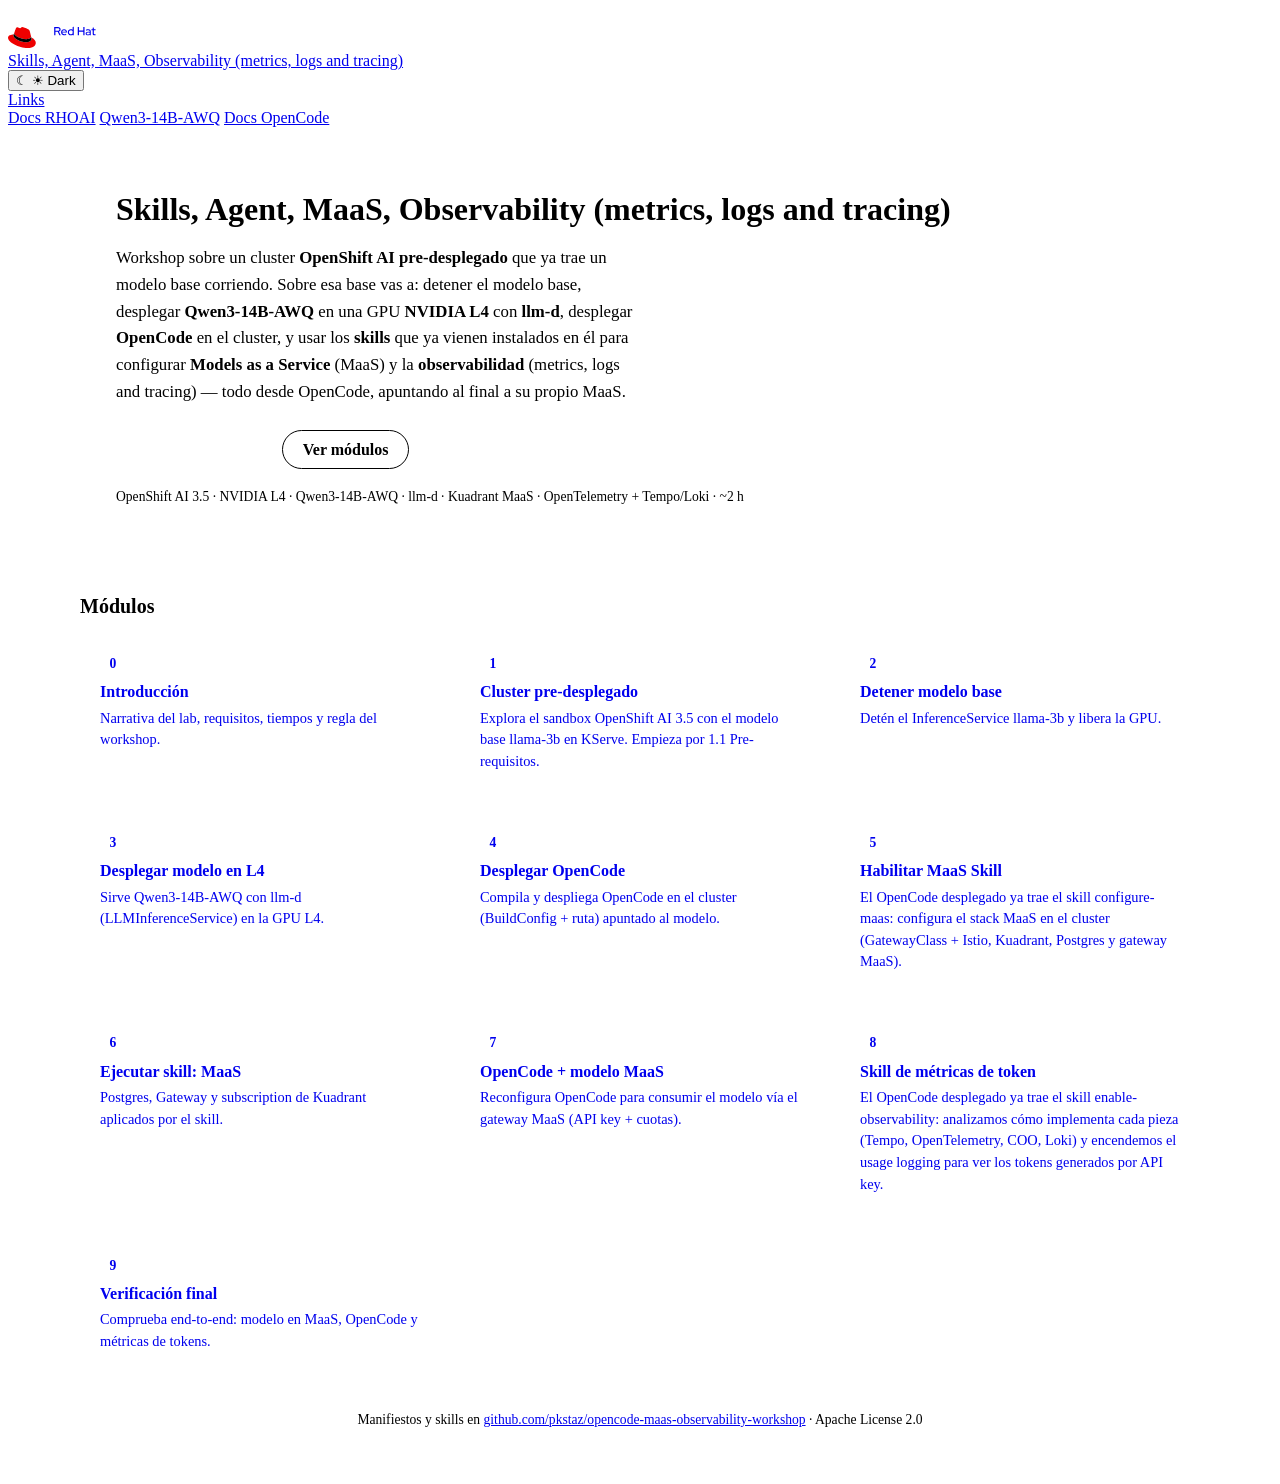
==== content/supplemental-ui/index.htm @ e131fb2c "Modulo 8: renombrar a Skill de metricas de token (archivo, nav, xref e index) y enfocarlo en analiza" ====
<!DOCTYPE html>
<html lang="es">
<head>
  <meta charset="utf-8">
  <meta name="viewport" content="width=device-width,initial-scale=1">
  <title>Skills, Agent, MaaS, Observability (metrics, logs and tracing)</title>
  <meta name="description" content="Workshop sobre un cluster OpenShift AI pre-desplegado: despliega Qwen3-14B-AWQ en una GPU L4 con llm-d, despliega OpenCode en el cluster y usa sus skills para configurar Models as a Service (MaaS) y habilitar la observabilidad (metrics, logs and tracing).">
  <link rel="canonical" href="https://pkstaz.github.io/opencode-maas-observability-workshop/">
  <script>
    (function () {
      try {
        var t = localStorage.getItem('lab-theme');
        if (t !== 'light') document.documentElement.classList.add('pf-v5-theme-dark');
      } catch (e) {
        document.documentElement.classList.add('pf-v5-theme-dark');
      }
    })();
  </script>
  <link rel="stylesheet" href="_/css/site.css">
  <link rel="stylesheet" href="_/css/openshift-theme.css?v=4">
  <script src="_/js/theme-toggle.js" defer></script>
  <style>
    :root {
      --ocp-gap: 1.25rem;
      --ocp-radius-md: 12px;
      --ocp-radius-lg: 16px;
      --ocp-radius-xl: 20px;
    }

    html:not(.pf-v5-theme-dark) {
      color-scheme: light;
      --ocp-bg: #f0f0f0;
      --ocp-bg-elevated: #ffffff;
      --ocp-bg-surface: #f5f5f5;
      --ocp-bg-hover: #ececec;
      --ocp-border: #d2d2d2;
      --ocp-border-subtle: rgba(0, 0, 0, 0.12);
      --ocp-text: #151515;
      --ocp-text-muted: #4d5258;
      --ocp-heading: #151515;
      --ocp-link: #0066cc;
      --ocp-link-hover: #004080;
      --ocp-accent: #ee0000;
    }

    .landing {
      max-width: 1120px;
      margin: 0 auto;
      padding: 1.5rem 1.25rem 3rem;
    }

    .navbar-brand svg {
      width: 220px;
      max-width: 40vw;
      height: auto;
      display: block;
    }

    .hero {
      background: var(--ocp-bg-elevated);
      border: 1px solid var(--ocp-border-subtle);
      border-radius: var(--ocp-radius-xl);
      padding: 2.5rem 2.25rem;
      box-shadow: 0 1px 0 rgba(255, 255, 255, 0.03) inset;
    }

    .hero h1 {
      color: var(--ocp-heading);
      font-size: 2rem;
      margin: 0 0 0.75rem;
    }

    .hero .lead {
      color: var(--ocp-text);
      font-size: 1.05rem;
      line-height: 1.6;
      max-width: 62ch;
    }

    .hero .lead strong {
      color: var(--ocp-heading);
    }

    .hero-actions {
      display: flex;
      flex-wrap: wrap;
      gap: 0.75rem;
      margin-top: 1.5rem;
    }

    .btn {
      display: inline-flex;
      align-items: center;
      gap: 0.4rem;
      padding: 0.6rem 1.25rem;
      border-radius: 999px;
      border: 1px solid transparent;
      font-weight: 600;
      text-decoration: none;
      transition: background 0.12s ease, border-color 0.12s ease;
    }

    .btn-primary {
      background: var(--ocp-accent);
      color: #fff !important;
    }

    .btn-primary:hover {
      filter: brightness(1.12);
    }

    .btn-secondary {
      background: transparent;
      border-color: var(--ocp-border);
      color: var(--ocp-link) !important;
    }

    .btn-secondary:hover {
      background: var(--ocp-bg-hover);
    }

    .hero-meta {
      margin-top: 1.25rem;
      color: var(--ocp-text-muted);
      font-size: 0.85rem;
    }

    .modules h2 {
      color: var(--ocp-heading);
      font-size: 1.25rem;
      margin: 2.25rem 0 1rem;
    }

    .grid {
      display: grid;
      grid-template-columns: repeat(auto-fill, minmax(280px, 1fr));
      gap: var(--ocp-gap);
    }

    .module-card {
      display: flex;
      flex-direction: column;
      gap: 0.4rem;
      background: var(--ocp-bg-elevated);
      border: 1px solid var(--ocp-border-subtle);
      border-radius: var(--ocp-radius-lg);
      padding: 1.1rem 1.25rem 1.25rem;
      text-decoration: none;
      transition: background 0.12s ease, border-color 0.12s ease;
    }

    .module-card:hover {
      background: var(--ocp-bg-hover);
      border-color: var(--ocp-border);
    }

    .module-num {
      display: inline-flex;
      align-items: center;
      justify-content: center;
      width: 1.6rem;
      height: 1.6rem;
      border-radius: 6px;
      background: var(--ocp-bg-surface);
      color: var(--ocp-link);
      font-size: 0.85rem;
      font-weight: 700;
    }

    .module-title {
      color: var(--ocp-heading);
      font-weight: 600;
    }

    .module-desc {
      color: var(--ocp-text-muted);
      font-size: 0.9rem;
      line-height: 1.5;
    }

    .landing-footer {
      margin-top: 2.5rem;
      color: var(--ocp-text-muted);
      font-size: 0.85rem;
      text-align: center;
    }
  </style>
</head>
<body>
<header class="header">
  <nav class="navbar">
    <div class="navbar-brand">
      <a class="navbar-item" href="https://demo.redhat.com" target="_blank" style="margin-left: 5%;">
        <svg xmlns="http://www.w3.org/2000/svg" viewBox="0 0 1508.5 178.739"><g fill="currentColor"><path d="M316.6 63.2v-56H342a21.279 21.279 0 0 1 7.8 1.3 18.111 18.111 0 0 1 5.9 3.5 15.577 15.577 0 0 1 5 11.8 15.051 15.051 0 0 1-3.1 9.5 16.836 16.836 0 0 1-8.4 5.8l12.5 24.1h-9.3l-11.6-23H325v23Zm24.7-48.6H325v18.7h16.3q5.25 0 8.1-2.7a8.7 8.7 0 0 0 2.8-6.6 8.7 8.7 0 0 0-2.8-6.6c-1.8-1.9-4.5-2.8-8.1-2.8ZM364.1 42.8a20.674 20.674 0 0 1 1.6-8.2 20.288 20.288 0 0 1 4.3-6.7 19.92 19.92 0 0 1 6.5-4.5 19.718 19.718 0 0 1 8-1.6 18.463 18.463 0 0 1 7.8 1.6 18.677 18.677 0 0 1 6.2 4.5 20.927 20.927 0 0 1 4.1 6.8 23.2 23.2 0 0 1 1.5 8.4v2.3H372a13.822 13.822 0 0 0 4.6 8.4 13.6 13.6 0 0 0 9.1 3.3 15.553 15.553 0 0 0 5.7-1 12.858 12.858 0 0 0 4.6-2.6l5.1 5a25.983 25.983 0 0 1-7.4 4.1 24.69 24.69 0 0 1-8.4 1.3 21.306 21.306 0 0 1-8.4-1.6 22.763 22.763 0 0 1-6.8-4.4 20.788 20.788 0 0 1-4.5-6.7 23.2 23.2 0 0 1-1.5-8.4Zm20.2-14.2a11.527 11.527 0 0 0-8 3 13.046 13.046 0 0 0-4.2 7.8h24.2a13.091 13.091 0 0 0-4.2-7.8 11.106 11.106 0 0 0-7.8-3ZM443.1 63.2v-3.8a19.448 19.448 0 0 1-5.8 3.3 18.924 18.924 0 0 1-6.7 1.2 19.824 19.824 0 0 1-14.6-6.1 22.268 22.268 0 0 1-4.4-6.7 21.812 21.812 0 0 1 0-16.4A20.534 20.534 0 0 1 416 28a19.335 19.335 0 0 1 6.6-4.5 20.334 20.334 0 0 1 8.2-1.6 20.7 20.7 0 0 1 6.6 1 19.415 19.415 0 0 1 5.7 3V7.2l8-1.8v57.8Zm-25.2-20.4a13.718 13.718 0 0 0 4 10.1 13.45 13.45 0 0 0 9.8 4.1 14.956 14.956 0 0 0 6.4-1.3 15.954 15.954 0 0 0 4.9-3.6V33.6a14.988 14.988 0 0 0-4.9-3.5 15.271 15.271 0 0 0-6.4-1.3 13.423 13.423 0 0 0-9.9 4 13.806 13.806 0 0 0-3.9 10ZM478.1 63.2v-56h8.4v24h29.8v-24h8.4v56h-8.4V38.8h-29.8v24.4ZM547.2 64a16.483 16.483 0 0 1-10.8-3.5 11.037 11.037 0 0 1-4.2-8.9 10.375 10.375 0 0 1 4.7-9.2 20.76 20.76 0 0 1 11.8-3.2 27.841 27.841 0 0 1 5.8.6 27.374 27.374 0 0 1 5.3 1.6v-4.3a8.143 8.143 0 0 0-2.6-6.5 11.452 11.452 0 0 0-7.4-2.2 20.788 20.788 0 0 0-6 .9 34.616 34.616 0 0 0-6.6 2.6l-3-6a54.169 54.169 0 0 1 8.4-3.1 33.18 33.18 0 0 1 8.3-1.1c5.2 0 9.3 1.3 12.2 3.8s4.4 6.1 4.4 10.8v27h-7.8v-3.5a19.441 19.441 0 0 1-5.8 3.2 23.54 23.54 0 0 1-6.7 1Zm-7.3-12.6a5.646 5.646 0 0 0 2.6 4.8 11.193 11.193 0 0 0 6.6 1.8 16.256 16.256 0 0 0 5.9-1 14.449 14.449 0 0 0 4.9-2.9V47a19.778 19.778 0 0 0-4.8-1.8 24.933 24.933 0 0 0-5.7-.6 11.859 11.859 0 0 0-6.8 1.8 5.728 5.728 0 0 0-2.7 5ZM580.6 53.2v-24H572v-6.7h8.6V12.1l7.9-1.9v12.3h12v6.7h-12v22.1a5.94 5.94 0 0 0 1.4 4.4c.9.9 2.5 1.3 4.6 1.3a23.637 23.637 0 0 0 3-.2 10.857 10.857 0 0 0 2.8-.8v6.7a19.28 19.28 0 0 1-3.8.9 27.484 27.484 0 0 1-3.8.3c-3.9 0-7-.9-9-2.8-2-1.7-3.1-4.4-3.1-7.9Z"></path></g><path d="M127 90.2c12.5 0 30.6-2.6 30.6-17.5a12.678 12.678 0 0 0-.3-3.4L149.8 37c-1.7-7.1-3.2-10.3-15.7-16.6-9.7-5-30.8-13.1-37.1-13.1-5.8 0-7.5 7.5-14.4 7.5-6.7 0-11.6-5.6-17.9-5.6-6 0-9.9 4.1-12.9 12.5 0 0-8.4 23.7-9.5 27.2a4.216 4.216 0 0 0-.3 1.9c0 9.2 36.3 39.4 85 39.4Zm32.5-11.4c1.7 8.2 1.7 9.1 1.7 10.1 0 14-15.7 21.8-36.4 21.8-46.8 0-87.7-27.4-87.7-45.5a17.535 17.535 0 0 1 1.5-7.3C21.8 58.8 0 61.8 0 81c0 31.5 74.6 70.3 133.7 70.3 45.3 0 56.7-20.5 56.7-36.6-.1-12.8-11-27.3-30.9-35.9Z" fill="#e00"></path><path d="M159.5 78.8c1.7 8.2 1.7 9.1 1.7 10.1 0 14-15.7 21.8-36.4 21.8-46.8 0-87.7-27.4-87.7-45.5a17.535 17.535 0 0 1 1.5-7.3l3.7-9.1a4.877 4.877 0 0 0-.3 2c0 9.2 36.3 39.4 85 39.4 12.5 0 30.6-2.6 30.6-17.5a12.678 12.678 0 0 0-.3-3.4Z"></path><path d="M253.5 158.7a2.22 2.22 0 0 1-2.2-2.2V2.2a2.2 2.2 0 0 1 4.4 0v154.2a2.242 2.242 0 0 1-2.2 2.3Z" fill="#fff"></path><text data-name="Demo Platform" transform="translate(1186 149)" fill="#fff" font-size="82" font-family="'RedHatDisplay', 'Overpass', overpass, helvetica, arial, sans-serif" font-weight="700"><tspan x="-877.892" y="0">Demo Platform</tspan></text></svg>
      </a>
      <a class="navbar-item site-title" href="./">Skills, Agent, MaaS, Observability (metrics, logs and tracing)</a>
    </div>
    <div id="topbar-nav" class="navbar-menu">
      <div class="navbar-end">
        <div class="navbar-item">
          <button type="button" id="theme-toggle" class="theme-toggle" aria-label="Cambiar tema claro/oscuro" title="Tema">
            <span class="theme-toggle-icon theme-toggle-icon-moon" aria-hidden="true">☾</span>
            <span class="theme-toggle-icon theme-toggle-icon-sun" aria-hidden="true">☀</span>
            <span class="theme-toggle-label">Dark</span>
          </button>
        </div>
        <div class="navbar-item navbar-item-right-dropdown has-dropdown is-hoverable">
          <a class="navbar-link" href="#">Links</a>
          <div class="navbar-dropdown navbar-dropdown-right">
            <a class="navbar-item navbar-item-right-content" href="https://docs.redhat.com/en/documentation/red_hat_openshift_ai_self-managed/3.5" target="_blank">Docs RHOAI</a>
            <a class="navbar-item navbar-item-right-content" href="https://huggingface.co/Qwen/Qwen3-14B-AWQ" target="_blank">Qwen3-14B-AWQ</a>
            <a class="navbar-item navbar-item-right-content" href="https://opencode.ai/docs" target="_blank">Docs OpenCode</a>
          </div>
        </div>
      </div>
    </div>
  </nav>
</header>
<main class="landing">
  <section class="hero">
    <h1>Skills, Agent, MaaS, Observability (metrics, logs and tracing)</h1>
    <p class="lead">Workshop sobre un cluster <strong>OpenShift AI pre-desplegado</strong> que ya trae un modelo base corriendo. Sobre esa base vas a: detener el modelo base, desplegar <strong>Qwen3-14B-AWQ</strong> en una GPU <strong>NVIDIA L4</strong> con <strong>llm-d</strong>, desplegar <strong>OpenCode</strong> en el cluster, y usar los <strong>skills</strong> que ya vienen instalados en él para configurar <strong>Models as a Service</strong> (MaaS) y la <strong>observabilidad</strong> (metrics, logs and tracing) — todo desde OpenCode, apuntando al final a su propio MaaS.</p>
    <div class="hero-actions">
      <a class="btn btn-primary" href="modules/00-00-intro.html">Comenzar el lab</a>
      <a class="btn btn-secondary" href="#modulos">Ver módulos</a>
    </div>
    <p class="hero-meta">OpenShift AI 3.5 · NVIDIA L4 · Qwen3-14B-AWQ · llm-d · Kuadrant MaaS · OpenTelemetry + Tempo/Loki · ~2 h</p>
  </section>
  <section id="modulos" class="modules">
    <h2>Módulos</h2>
    <div class="grid">
      <a class="module-card" href="modules/00-00-intro.html">
        <span class="module-num">0</span>
        <span class="module-title">Introducción</span>
        <span class="module-desc">Narrativa del lab, requisitos, tiempos y regla del workshop.</span>
      </a>
      <a class="module-card" href="modules/01-00-cluster.html">
        <span class="module-num">1</span>
        <span class="module-title">Cluster pre-desplegado</span>
        <span class="module-desc">Explora el sandbox OpenShift AI 3.5 con el modelo base llama-3b en KServe. Empieza por 1.1 Pre-requisitos.</span>
      </a>
      <a class="module-card" href="modules/02-00-stop-model.html">
        <span class="module-num">2</span>
        <span class="module-title">Detener modelo base</span>
        <span class="module-desc">Detén el InferenceService llama-3b y libera la GPU.</span>
      </a>
      <a class="module-card" href="modules/03-00-model-l4.html">
        <span class="module-num">3</span>
        <span class="module-title">Desplegar modelo en L4</span>
        <span class="module-desc">Sirve Qwen3-14B-AWQ con llm-d (LLMInferenceService) en la GPU L4.</span>
      </a>
      <a class="module-card" href="modules/04-00-opencode.html">
        <span class="module-num">4</span>
        <span class="module-title">Desplegar OpenCode</span>
        <span class="module-desc">Compila y despliega OpenCode en el cluster (BuildConfig + ruta) apuntado al modelo.</span>
      </a>
      <a class="module-card" href="modules/05-00-skill-maas.html">
        <span class="module-num">5</span>
        <span class="module-title">Habilitar MaaS Skill</span>
        <span class="module-desc">El OpenCode desplegado ya trae el skill configure-maas: configura el stack MaaS en el cluster (GatewayClass + Istio, Kuadrant, Postgres y gateway MaaS).</span>
      </a>
      <a class="module-card" href="modules/06-00-maas-deploy.html">
        <span class="module-num">6</span>
        <span class="module-title">Ejecutar skill: MaaS</span>
        <span class="module-desc">Postgres, Gateway y subscription de Kuadrant aplicados por el skill.</span>
      </a>
      <a class="module-card" href="modules/07-00-maas-opencode.html">
        <span class="module-num">7</span>
        <span class="module-title">OpenCode + modelo MaaS</span>
        <span class="module-desc">Reconfigura OpenCode para consumir el modelo vía el gateway MaaS (API key + cuotas).</span>
      </a>
      <a class="module-card" href="modules/08-00-skill-metricas-token.html">
        <span class="module-num">8</span>
        <span class="module-title">Skill de métricas de token</span>
        <span class="module-desc">El OpenCode desplegado ya trae el skill enable-observability: analizamos cómo implementa cada pieza (Tempo, OpenTelemetry, COO, Loki) y encendemos el usage logging para ver los tokens generados por API key.</span>
      </a>
      <a class="module-card" href="modules/09-00-verify.html">
        <span class="module-num">9</span>
        <span class="module-title">Verificación final</span>
        <span class="module-desc">Comprueba end-to-end: modelo en MaaS, OpenCode y métricas de tokens.</span>
      </a>
    </div>
  </section>
  <footer class="landing-footer">Manifiestos y skills en <a href="https://github.com/pkstaz/opencode-maas-observability-workshop" target="_blank">github.com/pkstaz/opencode-maas-observability-workshop</a> · Apache License 2.0</footer>
</main>
</body>
</html>
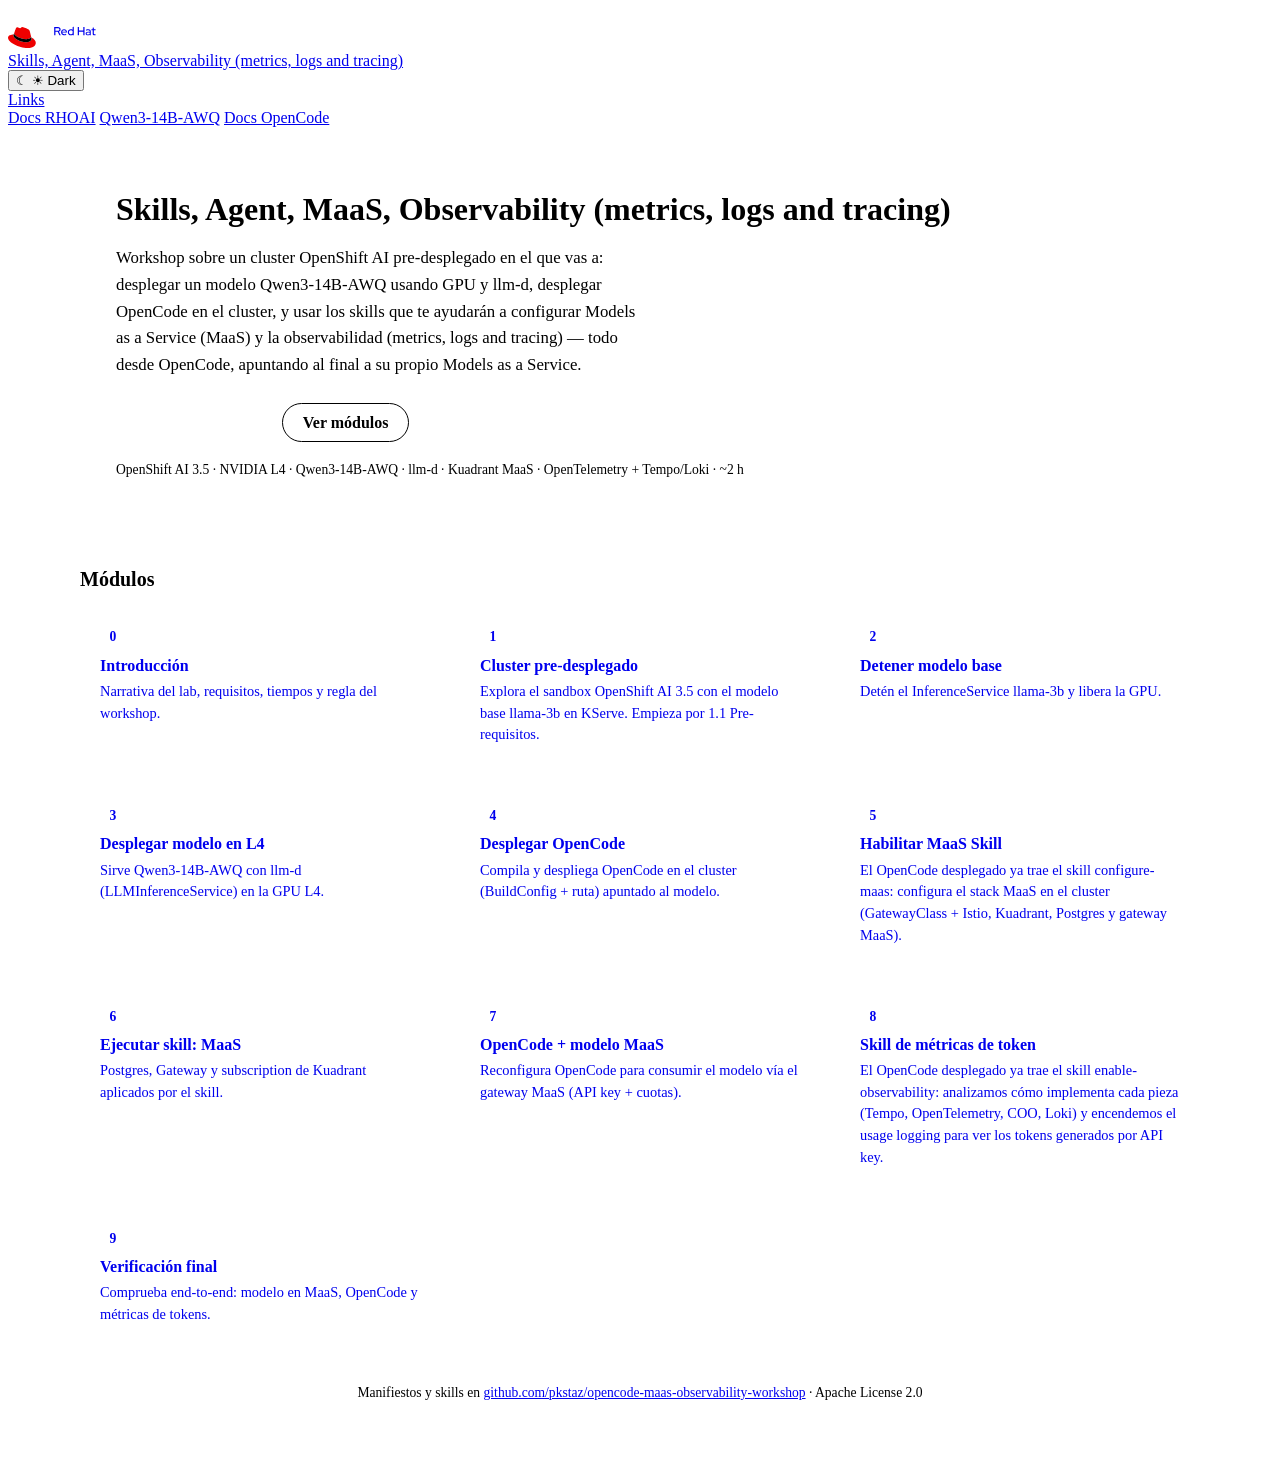
==== commit 5e036a5d: "Index: simplificar el texto de portada" ====
--- a/content/supplemental-ui/index.htm
+++ b/content/supplemental-ui/index.htm
@@ -219,7 +219,7 @@
 <main class="landing">
   <section class="hero">
     <h1>Skills, Agent, MaaS, Observability (metrics, logs and tracing)</h1>
-    <p class="lead">Workshop sobre un cluster <strong>OpenShift AI pre-desplegado</strong> que ya trae un modelo base corriendo. Sobre esa base vas a: detener el modelo base, desplegar <strong>Qwen3-14B-AWQ</strong> en una GPU <strong>NVIDIA L4</strong> con <strong>llm-d</strong>, desplegar <strong>OpenCode</strong> en el cluster, y usar los <strong>skills</strong> que ya vienen instalados en él para configurar <strong>Models as a Service</strong> (MaaS) y la <strong>observabilidad</strong> (metrics, logs and tracing) — todo desde OpenCode, apuntando al final a su propio MaaS.</p>
+    <p class="lead">Workshop sobre un cluster OpenShift AI pre-desplegado en el que vas a: desplegar un modelo Qwen3-14B-AWQ usando GPU y llm-d, desplegar OpenCode en el cluster, y usar los skills que te ayudarán a configurar Models as a Service (MaaS) y la observabilidad (metrics, logs and tracing) — todo desde OpenCode, apuntando al final a su propio Models as a Service.</p>
     <div class="hero-actions">
       <a class="btn btn-primary" href="modules/00-00-intro.html">Comenzar el lab</a>
       <a class="btn btn-secondary" href="#modulos">Ver módulos</a>
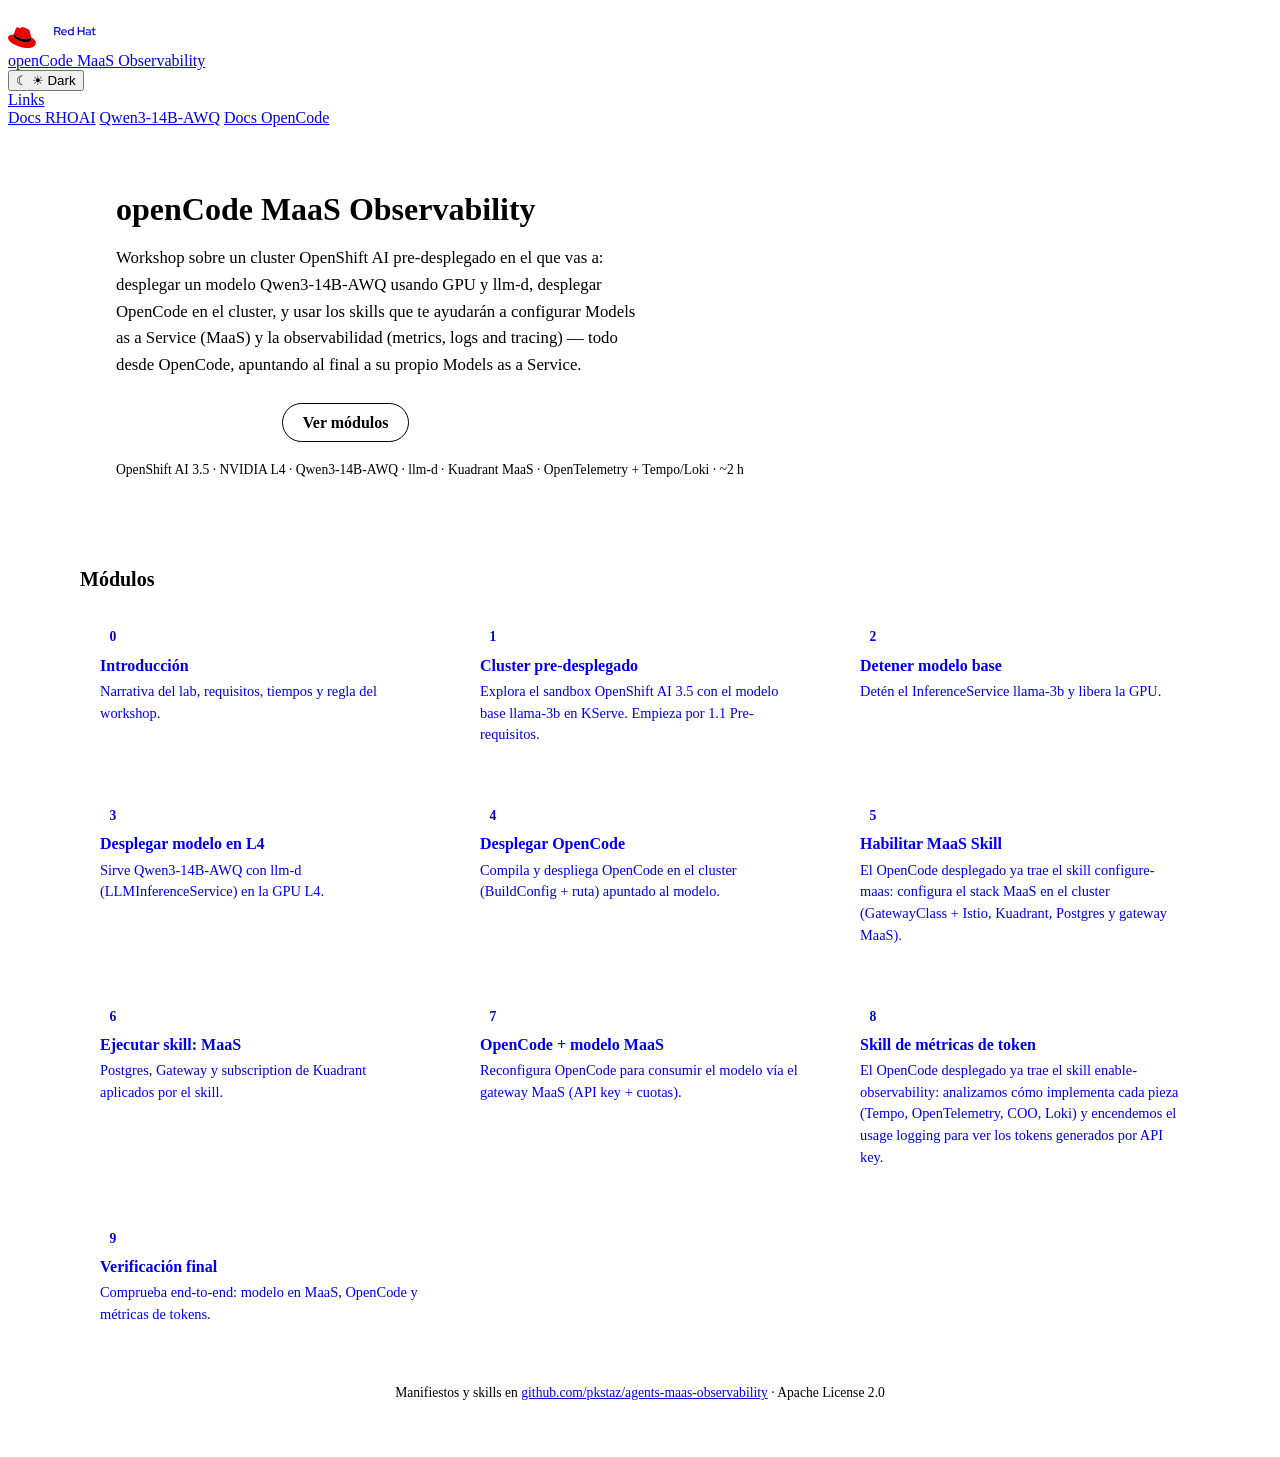
==== commit 035bf354: "Titulo: openCode MaaS Observability + referencias al nuevo repo agents-maas-observability" ====
--- a/content/supplemental-ui/index.htm
+++ b/content/supplemental-ui/index.htm
@@ -3,9 +3,9 @@
 <head>
   <meta charset="utf-8">
   <meta name="viewport" content="width=device-width,initial-scale=1">
-  <title>Skills, Agent, MaaS, Observability (metrics, logs and tracing)</title>
+  <title>openCode MaaS Observability</title>
   <meta name="description" content="Workshop sobre un cluster OpenShift AI pre-desplegado: despliega Qwen3-14B-AWQ en una GPU L4 con llm-d, despliega OpenCode en el cluster y usa sus skills para configurar Models as a Service (MaaS) y habilitar la observabilidad (metrics, logs and tracing).">
-  <link rel="canonical" href="https://pkstaz.github.io/opencode-maas-observability-workshop/">
+  <link rel="canonical" href="https://pkstaz.github.io/agents-maas-observability/">
   <script>
     (function () {
       try {
@@ -193,7 +193,7 @@
       <a class="navbar-item" href="https://demo.redhat.com" target="_blank" style="margin-left: 5%;">
         <svg xmlns="http://www.w3.org/2000/svg" viewBox="0 0 1508.5 178.739"><g fill="currentColor"><path d="M316.6 63.2v-56H342a21.279 21.279 0 0 1 7.8 1.3 18.111 18.111 0 0 1 5.9 3.5 15.577 15.577 0 0 1 5 11.8 15.051 15.051 0 0 1-3.1 9.5 16.836 16.836 0 0 1-8.4 5.8l12.5 24.1h-9.3l-11.6-23H325v23Zm24.7-48.6H325v18.7h16.3q5.25 0 8.1-2.7a8.7 8.7 0 0 0 2.8-6.6 8.7 8.7 0 0 0-2.8-6.6c-1.8-1.9-4.5-2.8-8.1-2.8ZM364.1 42.8a20.674 20.674 0 0 1 1.6-8.2 20.288 20.288 0 0 1 4.3-6.7 19.92 19.92 0 0 1 6.5-4.5 19.718 19.718 0 0 1 8-1.6 18.463 18.463 0 0 1 7.8 1.6 18.677 18.677 0 0 1 6.2 4.5 20.927 20.927 0 0 1 4.1 6.8 23.2 23.2 0 0 1 1.5 8.4v2.3H372a13.822 13.822 0 0 0 4.6 8.4 13.6 13.6 0 0 0 9.1 3.3 15.553 15.553 0 0 0 5.7-1 12.858 12.858 0 0 0 4.6-2.6l5.1 5a25.983 25.983 0 0 1-7.4 4.1 24.69 24.69 0 0 1-8.4 1.3 21.306 21.306 0 0 1-8.4-1.6 22.763 22.763 0 0 1-6.8-4.4 20.788 20.788 0 0 1-4.5-6.7 23.2 23.2 0 0 1-1.5-8.4Zm20.2-14.2a11.527 11.527 0 0 0-8 3 13.046 13.046 0 0 0-4.2 7.8h24.2a13.091 13.091 0 0 0-4.2-7.8 11.106 11.106 0 0 0-7.8-3ZM443.1 63.2v-3.8a19.448 19.448 0 0 1-5.8 3.3 18.924 18.924 0 0 1-6.7 1.2 19.824 19.824 0 0 1-14.6-6.1 22.268 22.268 0 0 1-4.4-6.7 21.812 21.812 0 0 1 0-16.4A20.534 20.534 0 0 1 416 28a19.335 19.335 0 0 1 6.6-4.5 20.334 20.334 0 0 1 8.2-1.6 20.7 20.7 0 0 1 6.6 1 19.415 19.415 0 0 1 5.7 3V7.2l8-1.8v57.8Zm-25.2-20.4a13.718 13.718 0 0 0 4 10.1 13.45 13.45 0 0 0 9.8 4.1 14.956 14.956 0 0 0 6.4-1.3 15.954 15.954 0 0 0 4.9-3.6V33.6a14.988 14.988 0 0 0-4.9-3.5 15.271 15.271 0 0 0-6.4-1.3 13.423 13.423 0 0 0-9.9 4 13.806 13.806 0 0 0-3.9 10ZM478.1 63.2v-56h8.4v24h29.8v-24h8.4v56h-8.4V38.8h-29.8v24.4ZM547.2 64a16.483 16.483 0 0 1-10.8-3.5 11.037 11.037 0 0 1-4.2-8.9 10.375 10.375 0 0 1 4.7-9.2 20.76 20.76 0 0 1 11.8-3.2 27.841 27.841 0 0 1 5.8.6 27.374 27.374 0 0 1 5.3 1.6v-4.3a8.143 8.143 0 0 0-2.6-6.5 11.452 11.452 0 0 0-7.4-2.2 20.788 20.788 0 0 0-6 .9 34.616 34.616 0 0 0-6.6 2.6l-3-6a54.169 54.169 0 0 1 8.4-3.1 33.18 33.18 0 0 1 8.3-1.1c5.2 0 9.3 1.3 12.2 3.8s4.4 6.1 4.4 10.8v27h-7.8v-3.5a19.441 19.441 0 0 1-5.8 3.2 23.54 23.54 0 0 1-6.7 1Zm-7.3-12.6a5.646 5.646 0 0 0 2.6 4.8 11.193 11.193 0 0 0 6.6 1.8 16.256 16.256 0 0 0 5.9-1 14.449 14.449 0 0 0 4.9-2.9V47a19.778 19.778 0 0 0-4.8-1.8 24.933 24.933 0 0 0-5.7-.6 11.859 11.859 0 0 0-6.8 1.8 5.728 5.728 0 0 0-2.7 5ZM580.6 53.2v-24H572v-6.7h8.6V12.1l7.9-1.9v12.3h12v6.7h-12v22.1a5.94 5.94 0 0 0 1.4 4.4c.9.9 2.5 1.3 4.6 1.3a23.637 23.637 0 0 0 3-.2 10.857 10.857 0 0 0 2.8-.8v6.7a19.28 19.28 0 0 1-3.8.9 27.484 27.484 0 0 1-3.8.3c-3.9 0-7-.9-9-2.8-2-1.7-3.1-4.4-3.1-7.9Z"></path></g><path d="M127 90.2c12.5 0 30.6-2.6 30.6-17.5a12.678 12.678 0 0 0-.3-3.4L149.8 37c-1.7-7.1-3.2-10.3-15.7-16.6-9.7-5-30.8-13.1-37.1-13.1-5.8 0-7.5 7.5-14.4 7.5-6.7 0-11.6-5.6-17.9-5.6-6 0-9.9 4.1-12.9 12.5 0 0-8.4 23.7-9.5 27.2a4.216 4.216 0 0 0-.3 1.9c0 9.2 36.3 39.4 85 39.4Zm32.5-11.4c1.7 8.2 1.7 9.1 1.7 10.1 0 14-15.7 21.8-36.4 21.8-46.8 0-87.7-27.4-87.7-45.5a17.535 17.535 0 0 1 1.5-7.3C21.8 58.8 0 61.8 0 81c0 31.5 74.6 70.3 133.7 70.3 45.3 0 56.7-20.5 56.7-36.6-.1-12.8-11-27.3-30.9-35.9Z" fill="#e00"></path><path d="M159.5 78.8c1.7 8.2 1.7 9.1 1.7 10.1 0 14-15.7 21.8-36.4 21.8-46.8 0-87.7-27.4-87.7-45.5a17.535 17.535 0 0 1 1.5-7.3l3.7-9.1a4.877 4.877 0 0 0-.3 2c0 9.2 36.3 39.4 85 39.4 12.5 0 30.6-2.6 30.6-17.5a12.678 12.678 0 0 0-.3-3.4Z"></path><path d="M253.5 158.7a2.22 2.22 0 0 1-2.2-2.2V2.2a2.2 2.2 0 0 1 4.4 0v154.2a2.242 2.242 0 0 1-2.2 2.3Z" fill="#fff"></path><text data-name="Demo Platform" transform="translate(1186 149)" fill="#fff" font-size="82" font-family="'RedHatDisplay', 'Overpass', overpass, helvetica, arial, sans-serif" font-weight="700"><tspan x="-877.892" y="0">Demo Platform</tspan></text></svg>
       </a>
-      <a class="navbar-item site-title" href="./">Skills, Agent, MaaS, Observability (metrics, logs and tracing)</a>
+      <a class="navbar-item site-title" href="./">openCode MaaS Observability</a>
     </div>
     <div id="topbar-nav" class="navbar-menu">
       <div class="navbar-end">
@@ -218,7 +218,7 @@
 </header>
 <main class="landing">
   <section class="hero">
-    <h1>Skills, Agent, MaaS, Observability (metrics, logs and tracing)</h1>
+    <h1>openCode MaaS Observability</h1>
     <p class="lead">Workshop sobre un cluster OpenShift AI pre-desplegado en el que vas a: desplegar un modelo Qwen3-14B-AWQ usando GPU y llm-d, desplegar OpenCode en el cluster, y usar los skills que te ayudarán a configurar Models as a Service (MaaS) y la observabilidad (metrics, logs and tracing) — todo desde OpenCode, apuntando al final a su propio Models as a Service.</p>
     <div class="hero-actions">
       <a class="btn btn-primary" href="modules/00-00-intro.html">Comenzar el lab</a>
@@ -281,7 +281,7 @@
       </a>
     </div>
   </section>
-  <footer class="landing-footer">Manifiestos y skills en <a href="https://github.com/pkstaz/opencode-maas-observability-workshop" target="_blank">github.com/pkstaz/opencode-maas-observability-workshop</a> · Apache License 2.0</footer>
+  <footer class="landing-footer">Manifiestos y skills en <a href="https://github.com/pkstaz/agents-maas-observability" target="_blank">github.com/pkstaz/agents-maas-observability</a> · Apache License 2.0</footer>
 </main>
 </body>
 </html>
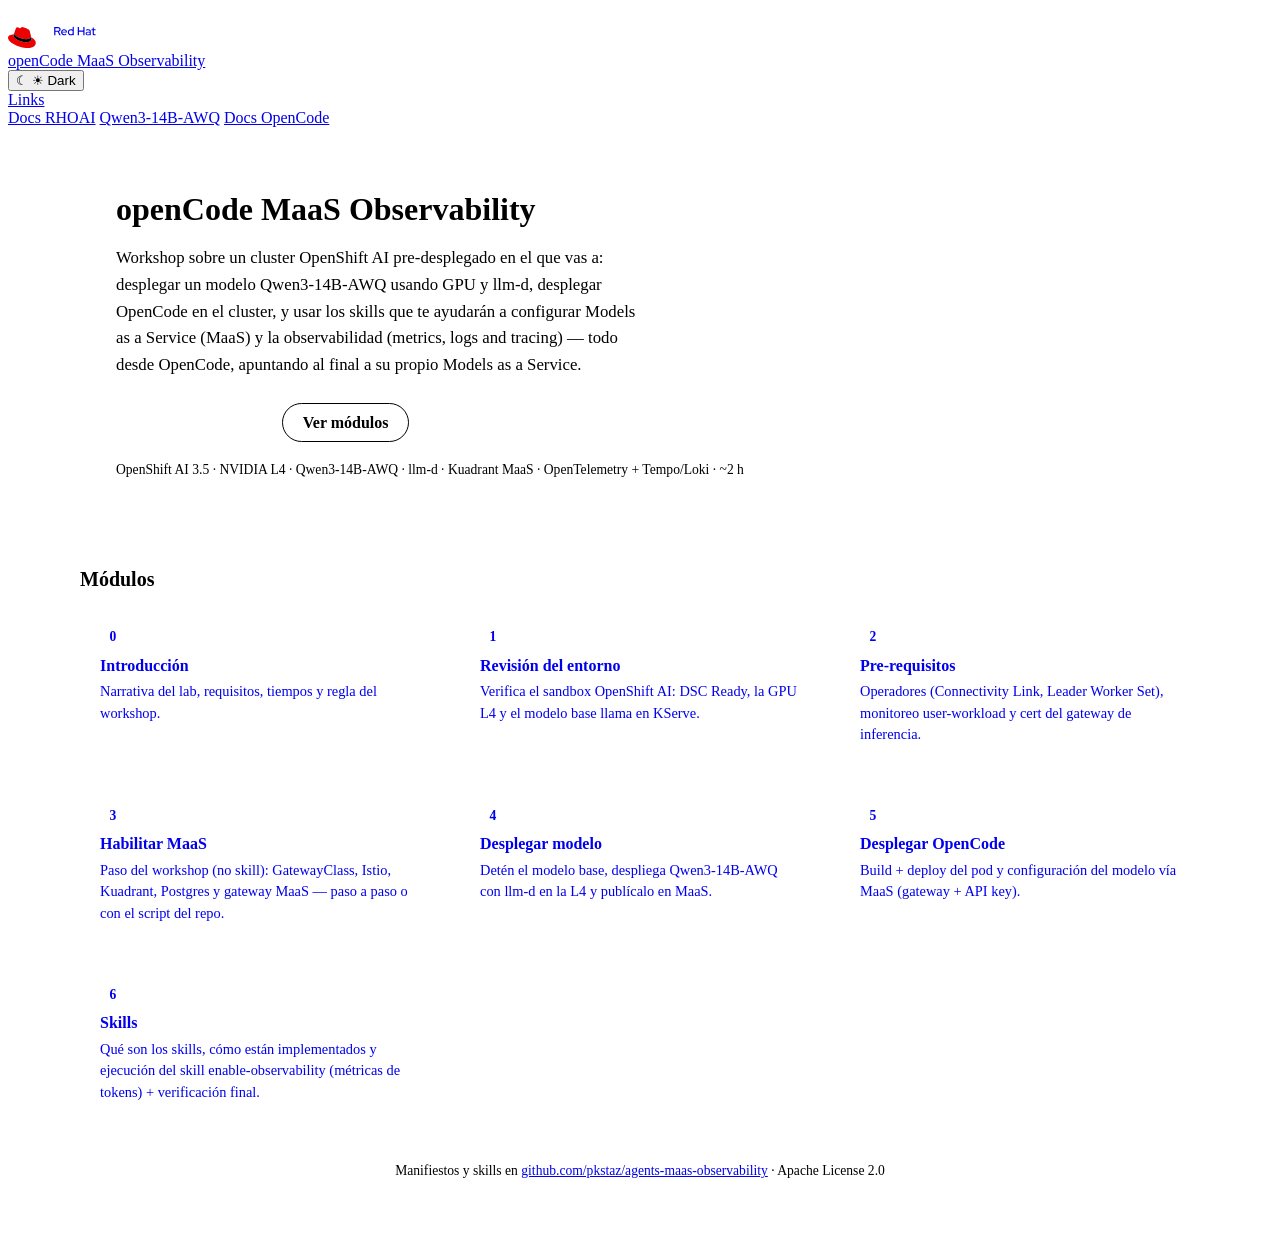
==== commit 3f3ce8c4: "Reestructura del indice: 7 modulos (Introduccion, Revision del entorno, Pre-requisitos, Habilitar Ma" ====
--- a/content/supplemental-ui/index.htm
+++ b/content/supplemental-ui/index.htm
@@ -234,50 +234,35 @@
         <span class="module-title">Introducción</span>
         <span class="module-desc">Narrativa del lab, requisitos, tiempos y regla del workshop.</span>
       </a>
-      <a class="module-card" href="modules/01-00-cluster.html">
+      <a class="module-card" href="modules/01-00-revision-entorno.html">
         <span class="module-num">1</span>
-        <span class="module-title">Cluster pre-desplegado</span>
-        <span class="module-desc">Explora el sandbox OpenShift AI 3.5 con el modelo base llama-3b en KServe. Empieza por 1.1 Pre-requisitos.</span>
-      </a>
-      <a class="module-card" href="modules/02-00-stop-model.html">
+        <span class="module-title">Revisión del entorno</span>
+        <span class="module-desc">Verifica el sandbox OpenShift AI: DSC Ready, la GPU L4 y el modelo base llama en KServe.</span>
+      </a>
+      <a class="module-card" href="modules/02-00-prerequisitos.html">
         <span class="module-num">2</span>
-        <span class="module-title">Detener modelo base</span>
-        <span class="module-desc">Detén el InferenceService llama-3b y libera la GPU.</span>
-      </a>
-      <a class="module-card" href="modules/03-00-model-l4.html">
+        <span class="module-title">Pre-requisitos</span>
+        <span class="module-desc">Operadores (Connectivity Link, Leader Worker Set), monitoreo user-workload y cert del gateway de inferencia.</span>
+      </a>
+      <a class="module-card" href="modules/03-00-habilitar-maas.html">
         <span class="module-num">3</span>
-        <span class="module-title">Desplegar modelo en L4</span>
-        <span class="module-desc">Sirve Qwen3-14B-AWQ con llm-d (LLMInferenceService) en la GPU L4.</span>
-      </a>
-      <a class="module-card" href="modules/04-00-opencode.html">
+        <span class="module-title">Habilitar MaaS</span>
+        <span class="module-desc">Paso del workshop (no skill): GatewayClass, Istio, Kuadrant, Postgres y gateway MaaS — paso a paso o con el script del repo.</span>
+      </a>
+      <a class="module-card" href="modules/04-00-desplegar-modelo.html">
         <span class="module-num">4</span>
+        <span class="module-title">Desplegar modelo</span>
+        <span class="module-desc">Detén el modelo base, despliega Qwen3-14B-AWQ con llm-d en la L4 y publícalo en MaaS.</span>
+      </a>
+      <a class="module-card" href="modules/05-00-desplegar-opencode.html">
+        <span class="module-num">5</span>
         <span class="module-title">Desplegar OpenCode</span>
-        <span class="module-desc">Compila y despliega OpenCode en el cluster (BuildConfig + ruta) apuntado al modelo.</span>
-      </a>
-      <a class="module-card" href="modules/05-00-skill-maas.html">
-        <span class="module-num">5</span>
-        <span class="module-title">Habilitar MaaS Skill</span>
-        <span class="module-desc">El OpenCode desplegado ya trae el skill configure-maas: configura el stack MaaS en el cluster (GatewayClass + Istio, Kuadrant, Postgres y gateway MaaS).</span>
-      </a>
-      <a class="module-card" href="modules/06-00-maas-deploy.html">
+        <span class="module-desc">Build + deploy del pod y configuración del modelo vía MaaS (gateway + API key).</span>
+      </a>
+      <a class="module-card" href="modules/06-00-skills.html">
         <span class="module-num">6</span>
-        <span class="module-title">Ejecutar skill: MaaS</span>
-        <span class="module-desc">Postgres, Gateway y subscription de Kuadrant aplicados por el skill.</span>
-      </a>
-      <a class="module-card" href="modules/07-00-maas-opencode.html">
-        <span class="module-num">7</span>
-        <span class="module-title">OpenCode + modelo MaaS</span>
-        <span class="module-desc">Reconfigura OpenCode para consumir el modelo vía el gateway MaaS (API key + cuotas).</span>
-      </a>
-      <a class="module-card" href="modules/08-00-skill-metricas-token.html">
-        <span class="module-num">8</span>
-        <span class="module-title">Skill de métricas de token</span>
-        <span class="module-desc">El OpenCode desplegado ya trae el skill enable-observability: analizamos cómo implementa cada pieza (Tempo, OpenTelemetry, COO, Loki) y encendemos el usage logging para ver los tokens generados por API key.</span>
-      </a>
-      <a class="module-card" href="modules/09-00-verify.html">
-        <span class="module-num">9</span>
-        <span class="module-title">Verificación final</span>
-        <span class="module-desc">Comprueba end-to-end: modelo en MaaS, OpenCode y métricas de tokens.</span>
+        <span class="module-title">Skills</span>
+        <span class="module-desc">Qué son los skills, cómo están implementados y ejecución del skill enable-observability (métricas de tokens) + verificación final.</span>
       </a>
     </div>
   </section>
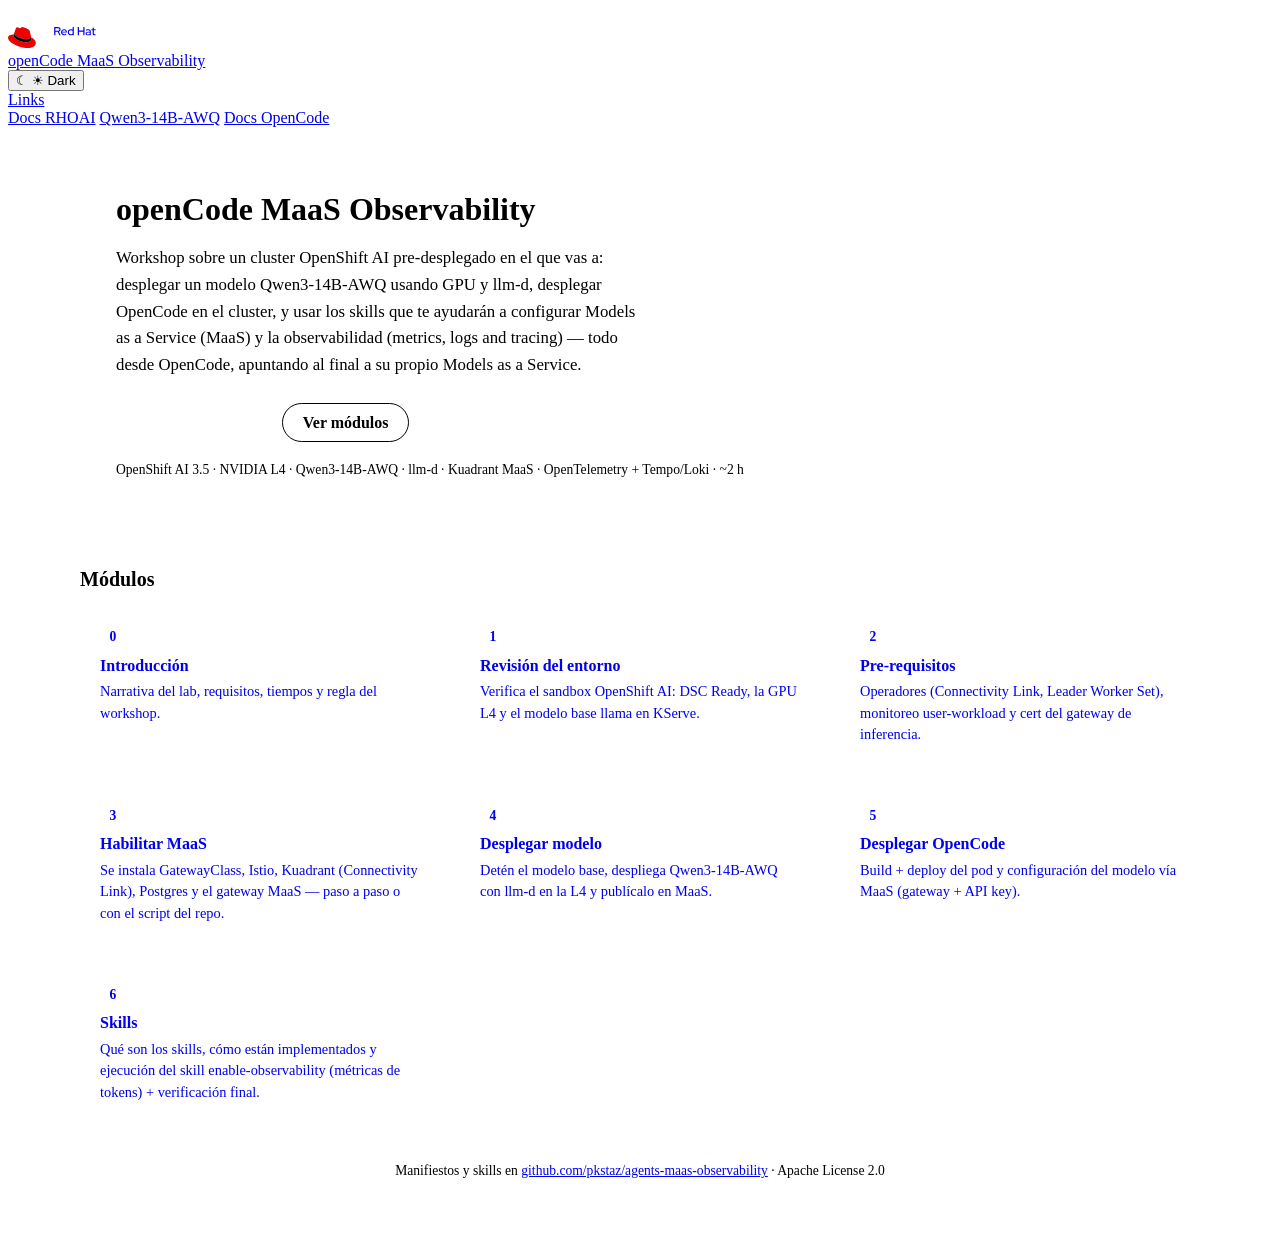
==== commit 2d5ee5f6: "Habilitar MaaS: quitar la aclaracion de que no es un skill, dejar solo el resumen de que se instala" ====
--- a/content/supplemental-ui/index.htm
+++ b/content/supplemental-ui/index.htm
@@ -247,7 +247,7 @@
       <a class="module-card" href="modules/03-00-habilitar-maas.html">
         <span class="module-num">3</span>
         <span class="module-title">Habilitar MaaS</span>
-        <span class="module-desc">Paso del workshop (no skill): GatewayClass, Istio, Kuadrant, Postgres y gateway MaaS — paso a paso o con el script del repo.</span>
+        <span class="module-desc">Se instala GatewayClass, Istio, Kuadrant (Connectivity Link), Postgres y el gateway MaaS — paso a paso o con el script del repo.</span>
       </a>
       <a class="module-card" href="modules/04-00-desplegar-modelo.html">
         <span class="module-num">4</span>
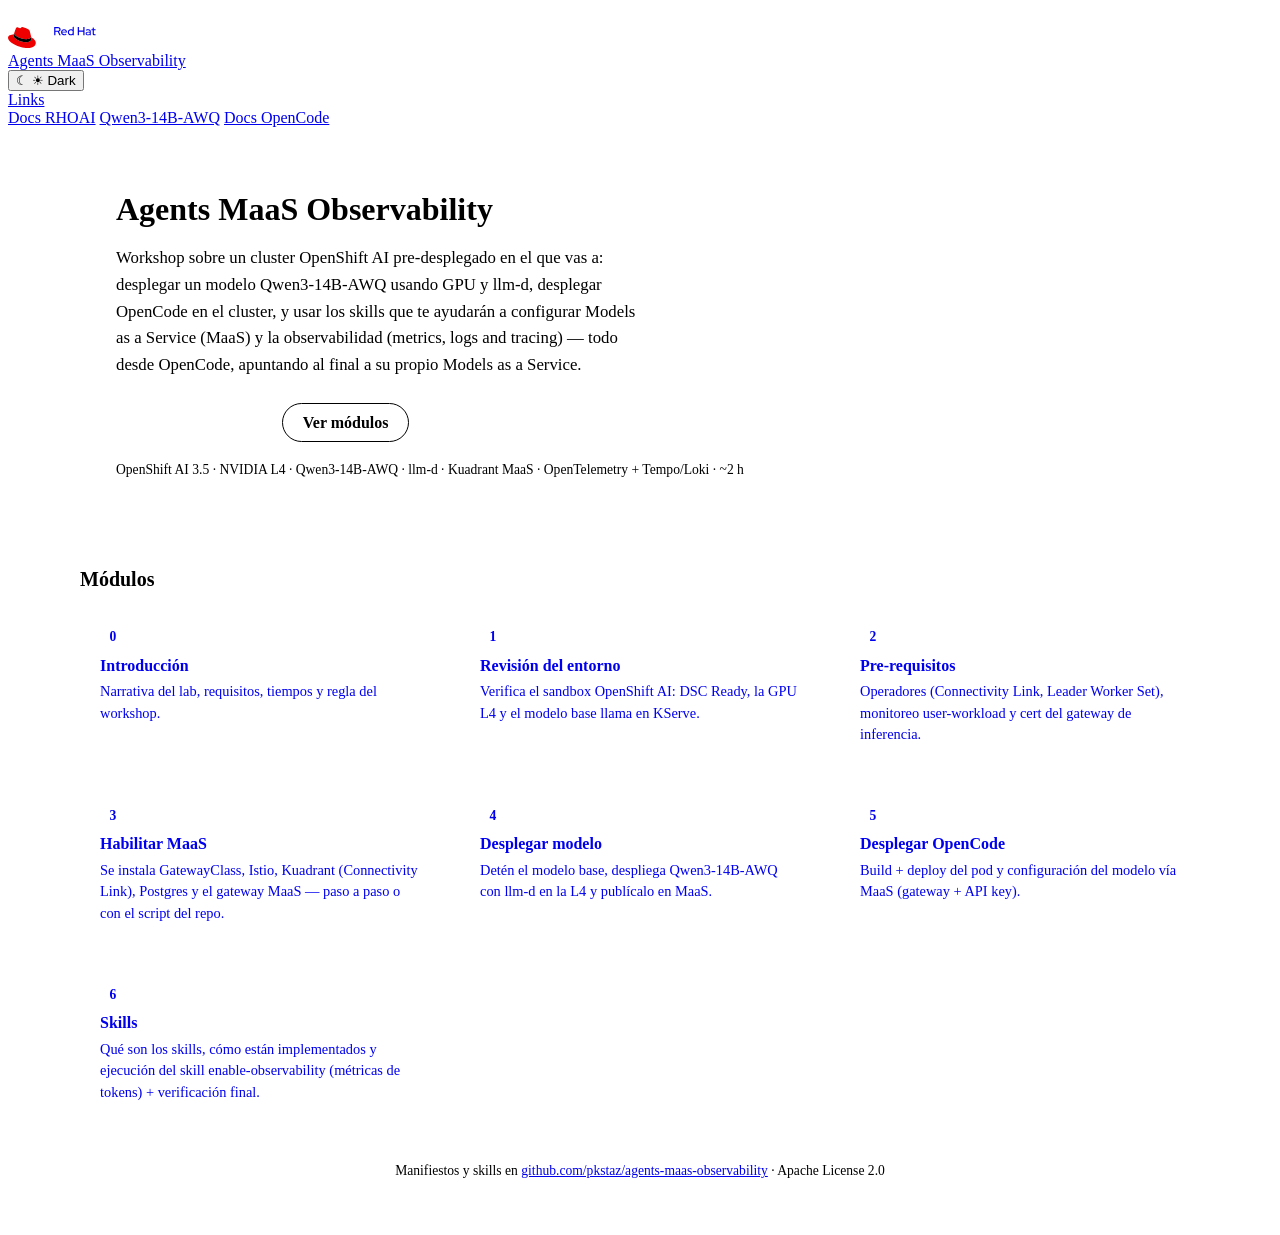
==== commit 5a90f5cb: "Layout: nombre Agents MaaS Observability en la landing" ====
--- a/content/supplemental-ui/index.htm
+++ b/content/supplemental-ui/index.htm
@@ -3,7 +3,7 @@
 <head>
   <meta charset="utf-8">
   <meta name="viewport" content="width=device-width,initial-scale=1">
-  <title>openCode MaaS Observability</title>
+  <title>Agents MaaS Observability</title>
   <meta name="description" content="Workshop sobre un cluster OpenShift AI pre-desplegado: despliega Qwen3-14B-AWQ en una GPU L4 con llm-d, despliega OpenCode en el cluster y usa sus skills para configurar Models as a Service (MaaS) y habilitar la observabilidad (metrics, logs and tracing).">
   <link rel="canonical" href="https://pkstaz.github.io/agents-maas-observability/">
   <script>
@@ -193,7 +193,7 @@
       <a class="navbar-item" href="https://demo.redhat.com" target="_blank" style="margin-left: 5%;">
         <svg xmlns="http://www.w3.org/2000/svg" viewBox="0 0 1508.5 178.739"><g fill="currentColor"><path d="M316.6 63.2v-56H342a21.279 21.279 0 0 1 7.8 1.3 18.111 18.111 0 0 1 5.9 3.5 15.577 15.577 0 0 1 5 11.8 15.051 15.051 0 0 1-3.1 9.5 16.836 16.836 0 0 1-8.4 5.8l12.5 24.1h-9.3l-11.6-23H325v23Zm24.7-48.6H325v18.7h16.3q5.25 0 8.1-2.7a8.7 8.7 0 0 0 2.8-6.6 8.7 8.7 0 0 0-2.8-6.6c-1.8-1.9-4.5-2.8-8.1-2.8ZM364.1 42.8a20.674 20.674 0 0 1 1.6-8.2 20.288 20.288 0 0 1 4.3-6.7 19.92 19.92 0 0 1 6.5-4.5 19.718 19.718 0 0 1 8-1.6 18.463 18.463 0 0 1 7.8 1.6 18.677 18.677 0 0 1 6.2 4.5 20.927 20.927 0 0 1 4.1 6.8 23.2 23.2 0 0 1 1.5 8.4v2.3H372a13.822 13.822 0 0 0 4.6 8.4 13.6 13.6 0 0 0 9.1 3.3 15.553 15.553 0 0 0 5.7-1 12.858 12.858 0 0 0 4.6-2.6l5.1 5a25.983 25.983 0 0 1-7.4 4.1 24.69 24.69 0 0 1-8.4 1.3 21.306 21.306 0 0 1-8.4-1.6 22.763 22.763 0 0 1-6.8-4.4 20.788 20.788 0 0 1-4.5-6.7 23.2 23.2 0 0 1-1.5-8.4Zm20.2-14.2a11.527 11.527 0 0 0-8 3 13.046 13.046 0 0 0-4.2 7.8h24.2a13.091 13.091 0 0 0-4.2-7.8 11.106 11.106 0 0 0-7.8-3ZM443.1 63.2v-3.8a19.448 19.448 0 0 1-5.8 3.3 18.924 18.924 0 0 1-6.7 1.2 19.824 19.824 0 0 1-14.6-6.1 22.268 22.268 0 0 1-4.4-6.7 21.812 21.812 0 0 1 0-16.4A20.534 20.534 0 0 1 416 28a19.335 19.335 0 0 1 6.6-4.5 20.334 20.334 0 0 1 8.2-1.6 20.7 20.7 0 0 1 6.6 1 19.415 19.415 0 0 1 5.7 3V7.2l8-1.8v57.8Zm-25.2-20.4a13.718 13.718 0 0 0 4 10.1 13.45 13.45 0 0 0 9.8 4.1 14.956 14.956 0 0 0 6.4-1.3 15.954 15.954 0 0 0 4.9-3.6V33.6a14.988 14.988 0 0 0-4.9-3.5 15.271 15.271 0 0 0-6.4-1.3 13.423 13.423 0 0 0-9.9 4 13.806 13.806 0 0 0-3.9 10ZM478.1 63.2v-56h8.4v24h29.8v-24h8.4v56h-8.4V38.8h-29.8v24.4ZM547.2 64a16.483 16.483 0 0 1-10.8-3.5 11.037 11.037 0 0 1-4.2-8.9 10.375 10.375 0 0 1 4.7-9.2 20.76 20.76 0 0 1 11.8-3.2 27.841 27.841 0 0 1 5.8.6 27.374 27.374 0 0 1 5.3 1.6v-4.3a8.143 8.143 0 0 0-2.6-6.5 11.452 11.452 0 0 0-7.4-2.2 20.788 20.788 0 0 0-6 .9 34.616 34.616 0 0 0-6.6 2.6l-3-6a54.169 54.169 0 0 1 8.4-3.1 33.18 33.18 0 0 1 8.3-1.1c5.2 0 9.3 1.3 12.2 3.8s4.4 6.1 4.4 10.8v27h-7.8v-3.5a19.441 19.441 0 0 1-5.8 3.2 23.54 23.54 0 0 1-6.7 1Zm-7.3-12.6a5.646 5.646 0 0 0 2.6 4.8 11.193 11.193 0 0 0 6.6 1.8 16.256 16.256 0 0 0 5.9-1 14.449 14.449 0 0 0 4.9-2.9V47a19.778 19.778 0 0 0-4.8-1.8 24.933 24.933 0 0 0-5.7-.6 11.859 11.859 0 0 0-6.8 1.8 5.728 5.728 0 0 0-2.7 5ZM580.6 53.2v-24H572v-6.7h8.6V12.1l7.9-1.9v12.3h12v6.7h-12v22.1a5.94 5.94 0 0 0 1.4 4.4c.9.9 2.5 1.3 4.6 1.3a23.637 23.637 0 0 0 3-.2 10.857 10.857 0 0 0 2.8-.8v6.7a19.28 19.28 0 0 1-3.8.9 27.484 27.484 0 0 1-3.8.3c-3.9 0-7-.9-9-2.8-2-1.7-3.1-4.4-3.1-7.9Z"></path></g><path d="M127 90.2c12.5 0 30.6-2.6 30.6-17.5a12.678 12.678 0 0 0-.3-3.4L149.8 37c-1.7-7.1-3.2-10.3-15.7-16.6-9.7-5-30.8-13.1-37.1-13.1-5.8 0-7.5 7.5-14.4 7.5-6.7 0-11.6-5.6-17.9-5.6-6 0-9.9 4.1-12.9 12.5 0 0-8.4 23.7-9.5 27.2a4.216 4.216 0 0 0-.3 1.9c0 9.2 36.3 39.4 85 39.4Zm32.5-11.4c1.7 8.2 1.7 9.1 1.7 10.1 0 14-15.7 21.8-36.4 21.8-46.8 0-87.7-27.4-87.7-45.5a17.535 17.535 0 0 1 1.5-7.3C21.8 58.8 0 61.8 0 81c0 31.5 74.6 70.3 133.7 70.3 45.3 0 56.7-20.5 56.7-36.6-.1-12.8-11-27.3-30.9-35.9Z" fill="#e00"></path><path d="M159.5 78.8c1.7 8.2 1.7 9.1 1.7 10.1 0 14-15.7 21.8-36.4 21.8-46.8 0-87.7-27.4-87.7-45.5a17.535 17.535 0 0 1 1.5-7.3l3.7-9.1a4.877 4.877 0 0 0-.3 2c0 9.2 36.3 39.4 85 39.4 12.5 0 30.6-2.6 30.6-17.5a12.678 12.678 0 0 0-.3-3.4Z"></path><path d="M253.5 158.7a2.22 2.22 0 0 1-2.2-2.2V2.2a2.2 2.2 0 0 1 4.4 0v154.2a2.242 2.242 0 0 1-2.2 2.3Z" fill="#fff"></path><text data-name="Demo Platform" transform="translate(1186 149)" fill="#fff" font-size="82" font-family="'RedHatDisplay', 'Overpass', overpass, helvetica, arial, sans-serif" font-weight="700"><tspan x="-877.892" y="0">Demo Platform</tspan></text></svg>
       </a>
-      <a class="navbar-item site-title" href="./">openCode MaaS Observability</a>
+      <a class="navbar-item site-title" href="./">Agents MaaS Observability</a>
     </div>
     <div id="topbar-nav" class="navbar-menu">
       <div class="navbar-end">
@@ -218,7 +218,7 @@
 </header>
 <main class="landing">
   <section class="hero">
-    <h1>openCode MaaS Observability</h1>
+    <h1>Agents MaaS Observability</h1>
     <p class="lead">Workshop sobre un cluster OpenShift AI pre-desplegado en el que vas a: desplegar un modelo Qwen3-14B-AWQ usando GPU y llm-d, desplegar OpenCode en el cluster, y usar los skills que te ayudarán a configurar Models as a Service (MaaS) y la observabilidad (metrics, logs and tracing) — todo desde OpenCode, apuntando al final a su propio Models as a Service.</p>
     <div class="hero-actions">
       <a class="btn btn-primary" href="modules/00-00-intro.html">Comenzar el lab</a>
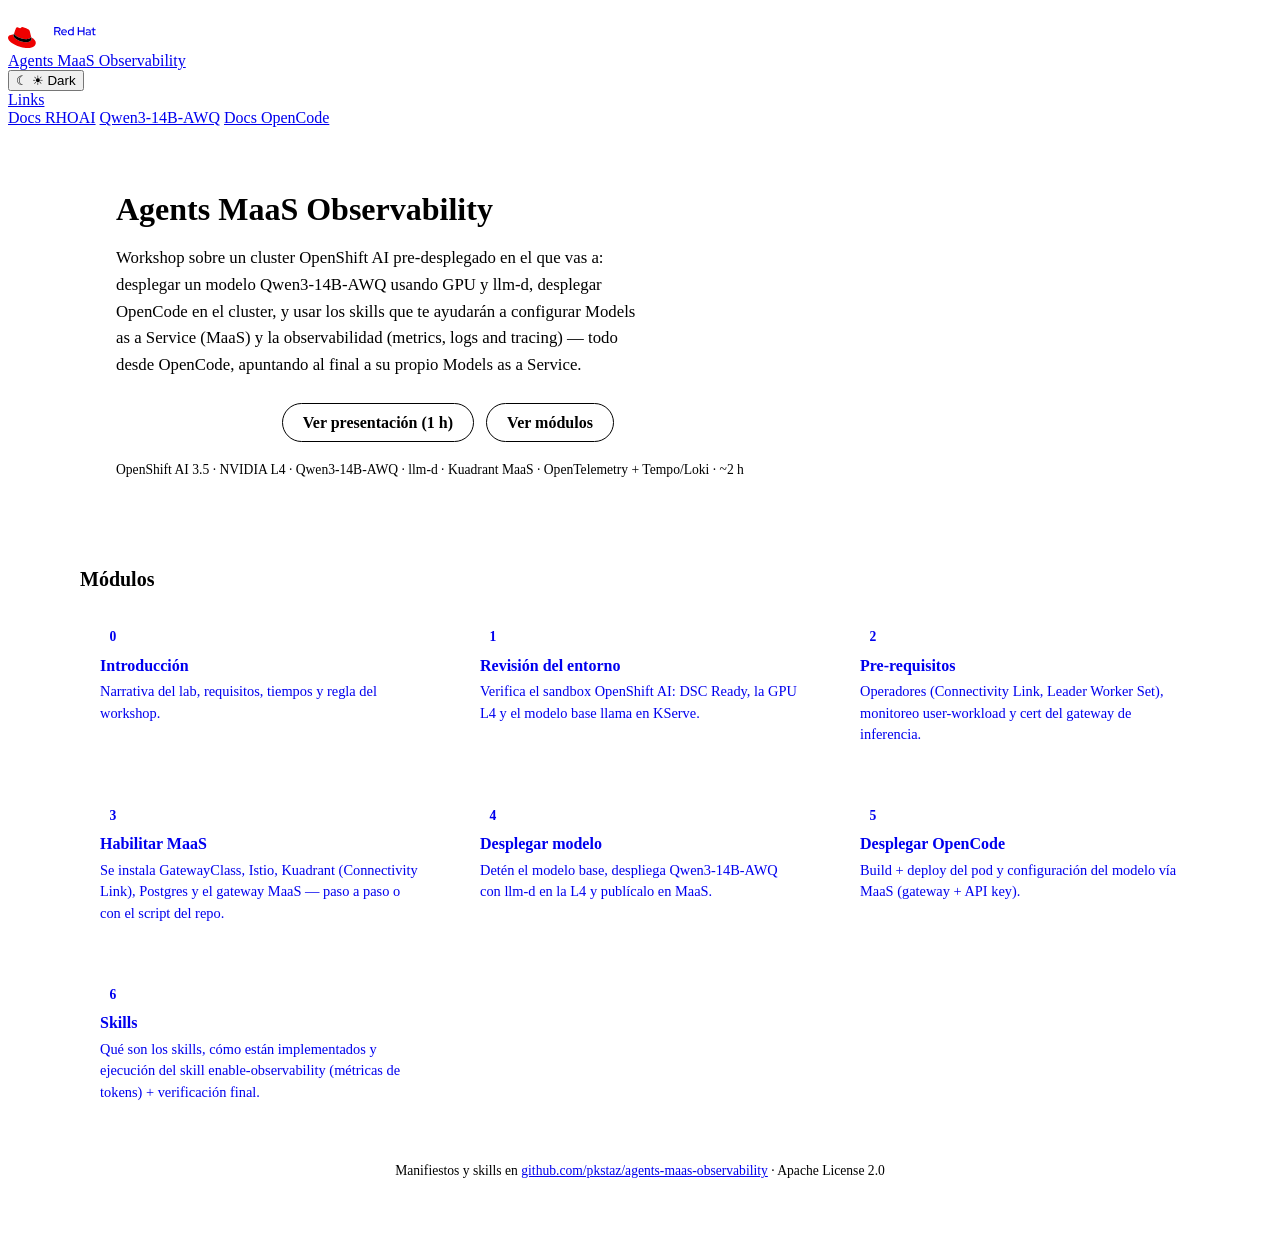
==== commit ddef5aee: "Presentacion HTML (1h) con transiciones: standalone en el index, no anclada a la guia" ====
--- a/content/supplemental-ui/index.htm
+++ b/content/supplemental-ui/index.htm
@@ -222,6 +222,7 @@
     <p class="lead">Workshop sobre un cluster OpenShift AI pre-desplegado en el que vas a: desplegar un modelo Qwen3-14B-AWQ usando GPU y llm-d, desplegar OpenCode en el cluster, y usar los skills que te ayudarán a configurar Models as a Service (MaaS) y la observabilidad (metrics, logs and tracing) — todo desde OpenCode, apuntando al final a su propio Models as a Service.</p>
     <div class="hero-actions">
       <a class="btn btn-primary" href="modules/00-00-intro.html">Comenzar el lab</a>
+      <a class="btn btn-secondary" href="presentacion.html">Ver presentación (1 h)</a>
       <a class="btn btn-secondary" href="#modulos">Ver módulos</a>
     </div>
     <p class="hero-meta">OpenShift AI 3.5 · NVIDIA L4 · Qwen3-14B-AWQ · llm-d · Kuadrant MaaS · OpenTelemetry + Tempo/Loki · ~2 h</p>
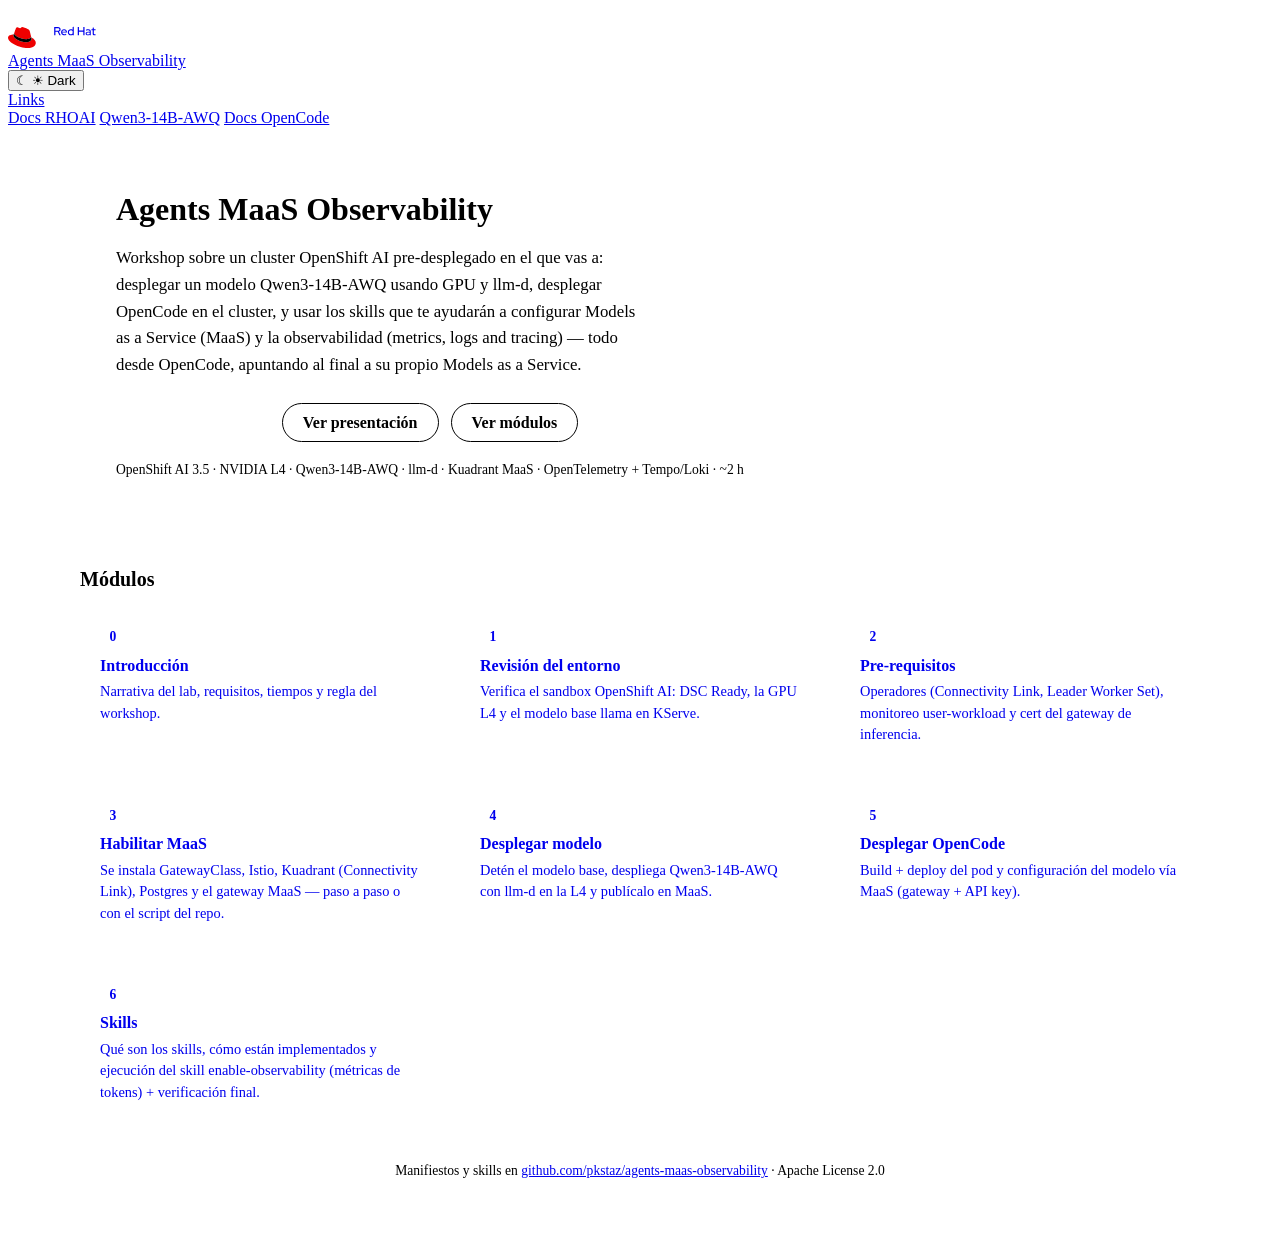
==== commit ef8e3505: "Fix despliegue presentacion: copia determinista en CI en vez de supplemental_files; quitar 1h de tit" ====
--- a/content/supplemental-ui/index.htm
+++ b/content/supplemental-ui/index.htm
@@ -222,7 +222,7 @@
     <p class="lead">Workshop sobre un cluster OpenShift AI pre-desplegado en el que vas a: desplegar un modelo Qwen3-14B-AWQ usando GPU y llm-d, desplegar OpenCode en el cluster, y usar los skills que te ayudarán a configurar Models as a Service (MaaS) y la observabilidad (metrics, logs and tracing) — todo desde OpenCode, apuntando al final a su propio Models as a Service.</p>
     <div class="hero-actions">
       <a class="btn btn-primary" href="modules/00-00-intro.html">Comenzar el lab</a>
-      <a class="btn btn-secondary" href="presentacion.html">Ver presentación (1 h)</a>
+      <a class="btn btn-secondary" href="presentacion.html">Ver presentación</a>
       <a class="btn btn-secondary" href="#modulos">Ver módulos</a>
     </div>
     <p class="hero-meta">OpenShift AI 3.5 · NVIDIA L4 · Qwen3-14B-AWQ · llm-d · Kuadrant MaaS · OpenTelemetry + Tempo/Loki · ~2 h</p>
